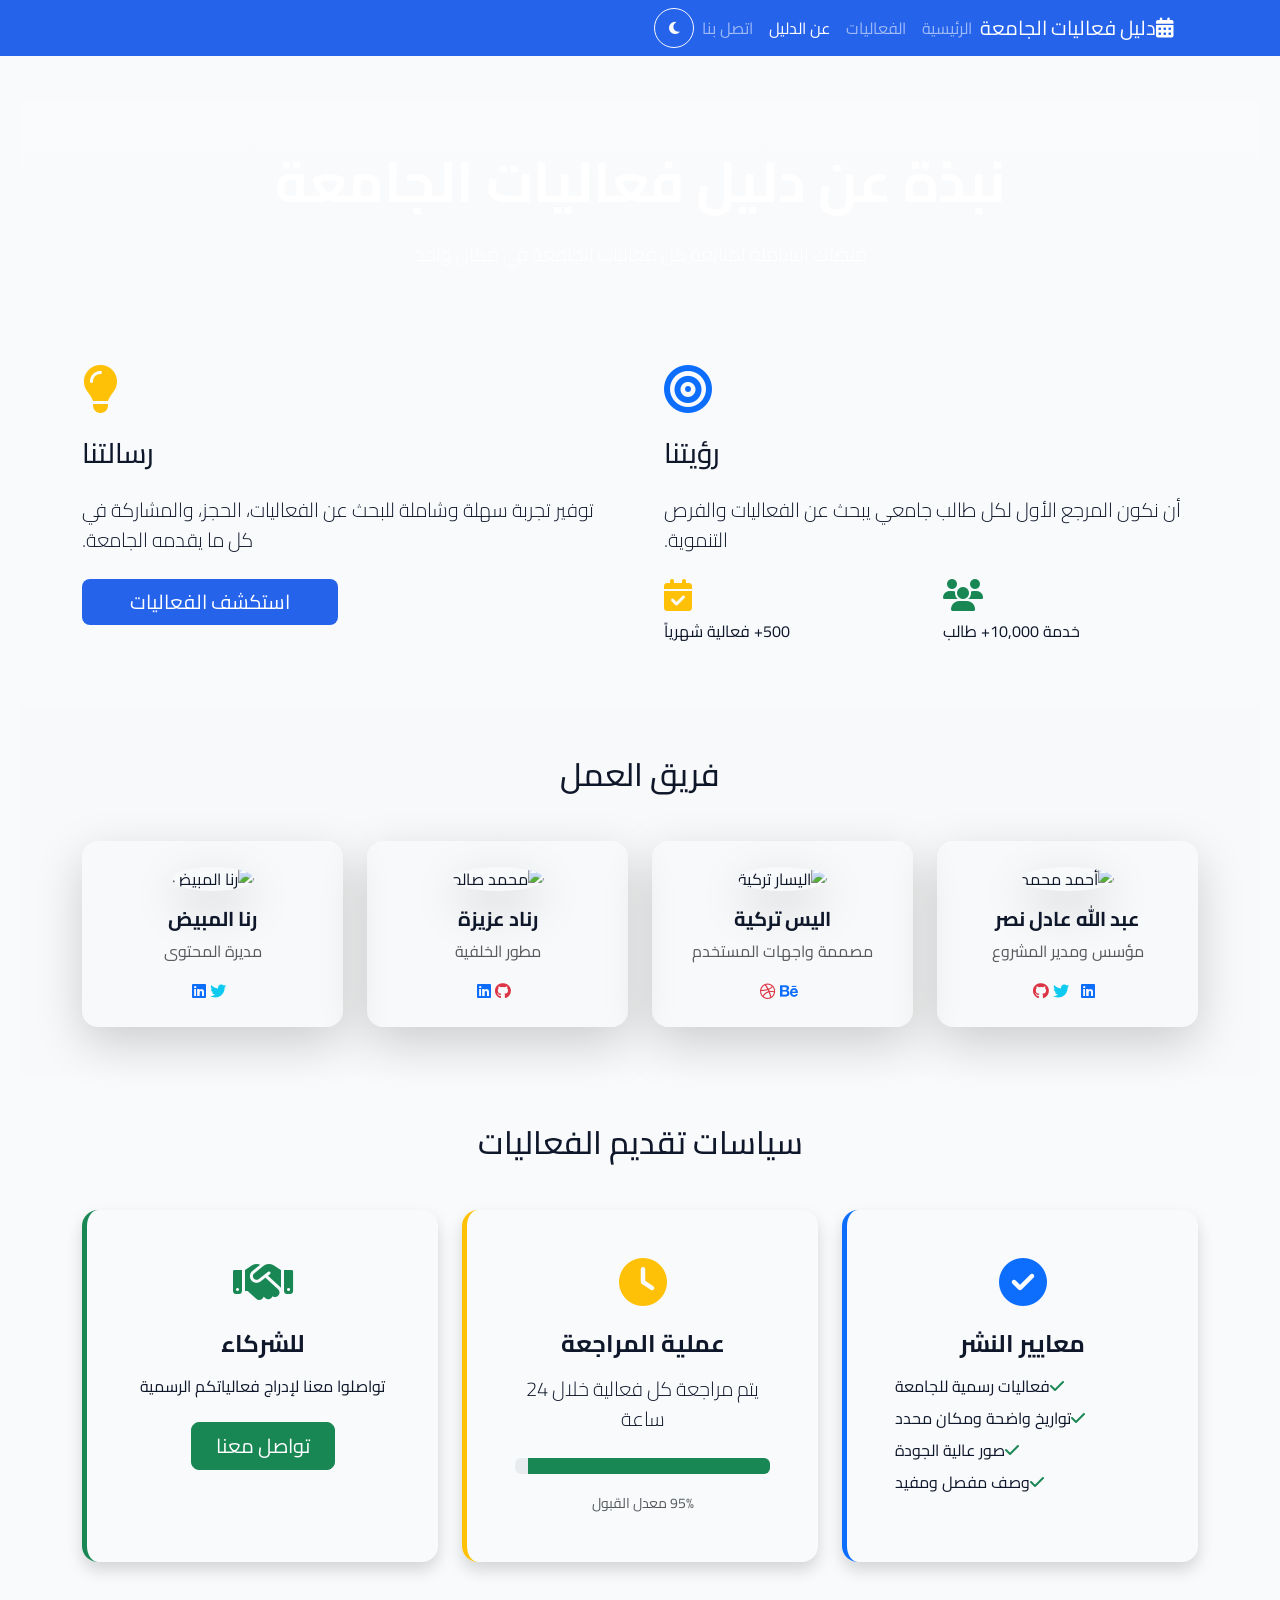
==== about.html @ b82fd281 "Add files via upload" ====
<!DOCTYPE html>
<html lang="ar" dir="rtl">
<head>
    <meta charset="UTF-8">
    <meta name="viewport" content="width=device-width, initial-scale=1.0">
    <title>عن الدليل - دليل فعاليات الجامعة</title>
    <!-- Bootstrap CSS + Google Fonts + Font Awesome + Custom CSS (نفس index.html) -->
    <link href="https://cdn.jsdelivr.net/npm/bootstrap@5.3.2/dist/css/bootstrap.min.css" rel="stylesheet">
    <link href="https://fonts.googleapis.com/css2?family=Cairo:wght@300;400;600;700&display=swap" rel="stylesheet">
    <link rel="stylesheet" href="https://cdnjs.cloudflare.com/ajax/libs/font-awesome/6.4.0/css/all.min.css">
    <link rel="stylesheet" href="assets/css/styles.css">
</head>
<body>
    <!-- Header/Navbar (نفس index.html) -->
    <header>
        <nav class="navbar navbar-expand-lg navbar-dark fixed-top">
            <div class="container">
                <a class="navbar-brand" href="index.html">
                    <i class="fas fa-calendar-alt me-2"></i>دليل فعاليات الجامعة
                </a>
                <button class="navbar-toggler" type="button" data-bs-toggle="collapse" data-bs-target="#navbarNav">
                    <span class="navbar-toggler-icon"></span>
                </button>
                <div class="collapse navbar-collapse" id="navbarNav">
                    <ul class="navbar-nav ms-auto">
                        <li class="nav-item"><a class="nav-link" href="index.html">الرئيسية</a></li>
                        <li class="nav-item"><a class="nav-link" href="events.html">الفعاليات</a></li>
                        <li class="nav-item"><a class="nav-link active" href="about.html">عن الدليل</a></li>
                        <li class="nav-item"><a class="nav-link" href="contact.html">اتصل بنا</a></li>
                        <li class="nav-item"><button class="btn btn-outline-light btn-sm ms-2" id="darkModeToggle"><i class="fas fa-moon"></i></button></li>
                    </ul>
                </div>
            </div>
        </nav>
    </header>

    <main class="main-content">
        <!-- Hero Section -->
        <section class="py-5 bg-gradient text-white text-center">
            <div class="container">
                <div class="row align-items-center">
                    <div class="col-lg-8 mx-auto">
                        <h1 class="display-4 fw-bold mb-4">نبذة عن دليل فعاليات الجامعة</h1>
                        <p class="lead mb-0">منصتك الشاملة لمتابعة كل فعاليات الجامعة في مكان واحد</p>
                    </div>
                </div>
            </div>
        </section>

        <!-- Mission & Vision -->
        <section class="py-5">
            <div class="container">
                <div class="row g-5">
                    <div class="col-lg-6">
                        <div class="text-center text-lg-start">
                            <i class="fas fa-bullseye fa-3x text-primary mb-4"></i>
                            <h3 class="section-title mb-4">رؤيتنا</h3>
                            <p class="lead mb-4">أن نكون المرجع الأول لكل طالب جامعي يبحث عن الفعاليات والفرص التنموية.</p>
                            <div class="row text-center text-lg-start">
                                <div class="col-md-6 mb-3">
                                    <i class="fas fa-users fa-2x text-success mb-2"></i>
                                    <div>خدمة 10,000+ طالب</div>
                                </div>
                                <div class="col-md-6 mb-3">
                                    <i class="fas fa-calendar-check fa-2x text-warning mb-2"></i>
                                    <div>500+ فعالية شهرياً</div>
                                </div>
                            </div>
                        </div>
                    </div>
                    <div class="col-lg-6">
                        <div class="text-center text-lg-start">
                            <i class="fas fa-lightbulb fa-3x text-warning mb-4"></i>
                            <h3 class="section-title mb-4">رسالتنا</h3>
                            <p class="lead mb-4">توفير تجربة سهلة وشاملة للبحث عن الفعاليات، الحجز، والمشاركة في كل ما يقدمه الجامعة.</p>
                            <a href="events.html" class="btn btn-primary btn-lg px-5">استكشف الفعاليات</a>
                        </div>
                    </div>
                </div>
            </div>
        </section>

        <!-- Team Section -->
        <section class="py-5 bg-light">
            <div class="container">
                <h2 class="section-title text-center mb-5">فريق العمل</h2>
                <div class="row g-4">
                    <div class="col-lg-3 col-md-6">
                        <div class="team-card text-center p-4 rounded-4 shadow-lg h-100">
                            <div class="team-avatar mb-3 mx-auto">
                                <img src="https://images.unsplash.com/photo-1472099645785-5658abf4ff4e?w=150&h=150&fit=crop&crop=face" 
                                     class="rounded-circle shadow-lg" alt="أحمد محمد">
                            </div>
                            <h5 class="fw-bold mb-2">عبد الله عادل نصر</h5>
                            <p class="text-muted mb-3">مؤسس ومدير المشروع</p>
                            <div class="social-links">
                                <a href="#" class="text-primary me-2"><i class="fab fa-linkedin"></i></a>
                                <a href="#" class="text-info me-2"><i class="fab fa-twitter"></i></a>
                                <a href="#" class="text-danger"><i class="fab fa-github"></i></a>
                            </div>
                        </div>
                    </div>
                    <div class="col-lg-3 col-md-6">
                        <div class="team-card text-center p-4 rounded-4 shadow-lg h-100">
                            <div class="team-avatar mb-3 mx-auto">
                                <img src="https://images.unsplash.com/photo-1438761681033-6461ffad8d80?w=150&h=150&fit=crop&crop=face" 
                                     class="rounded-circle shadow-lg" alt="اليسار تركية">
                            </div>
                            <h5 class="fw-bold mb-2">اليس تركية</h5>
                            <p class="text-muted mb-3">مصممة واجهات المستخدم</p>
                            <div class="social-links">
                                <a href="#" class="text-primary me-2"><i class="fab fa-behance"></i></a>
                                <a href="#" class="text-danger"><i class="fab fa-dribbble"></i></a>
                            </div>
                        </div>
                    </div>
                    <div class="col-lg-3 col-md-6">
                        <div class="team-card text-center p-4 rounded-4 shadow-lg h-100">
                            <div class="team-avatar mb-3 mx-auto">
                                <img src="https://images.unsplash.com/photo-1507003211169-0a1dd7228f2d?w=150&h=150&fit=crop&crop=face" 
                                     class="rounded-circle shadow-lg" alt="محمد صالح">
                            </div>
                            <h5 class="fw-bold mb-2">رناد عزيزة</h5>
                            <p class="text-muted mb-3">مطور الخلفية</p>
                            <div class="social-links">
                                <a href="#" class="text-danger me-2"><i class="fab fa-github"></i></a>
                                <a href="#" class="text-primary"><i class="fab fa-linkedin"></i></a>
                            </div>
                        </div>
                    </div>
                    <div class="col-lg-3 col-md-6">
                        <div class="team-card text-center p-4 rounded-4 shadow-lg h-100">
                            <div class="team-avatar mb-3 mx-auto">
                                <img src="https://images.unsplash.com/photo-1494790108755-2616b612b786?w=150&h=150&fit=crop&crop=face" 
                                     class="rounded-circle shadow-lg" alt="رنا المبيض">
                            </div>
                            <h5 class="fw-bold mb-2">رنا المبيض</h5>
                            <p class="text-muted mb-3">مديرة المحتوى</p>
                            <div class="social-links">
                                <a href="#" class="text-info me-2"><i class="fab fa-twitter"></i></a>
                                <a href="#" class="text-primary"><i class="fab fa-linkedin"></i></a>
                            </div>
                        </div>
                    </div>
                </div>
            </div>
        </section>

        <!-- Policies Section -->
        <section class="py-5">
            <div class="container">
                <h2 class="section-title text-center mb-5">سياسات تقديم الفعاليات</h2>
                <div class="row g-4">
                    <div class="col-lg-4">
                        <div class="policy-card p-5 text-center rounded-4 shadow border-start border-5 border-primary h-100">
                            <i class="fas fa-check-circle fa-3x text-primary mb-4"></i>
                            <h4 class="fw-bold mb-3">معايير النشر</h4>
                            <ul class="list-unstyled text-start">
                                <li class="mb-2"><i class="fas fa-check text-success me-2"></i>فعاليات رسمية للجامعة</li>
                                <li class="mb-2"><i class="fas fa-check text-success me-2"></i>تواريخ واضحة ومكان محدد</li>
                                <li class="mb-2"><i class="fas fa-check text-success me-2"></i>صور عالية الجودة</li>
                                <li><i class="fas fa-check text-success me-2"></i>وصف مفصل ومفيد</li>
                            </ul>
                        </div>
                    </div>
                    <div class="col-lg-4">
                        <div class="policy-card p-5 text-center rounded-4 shadow border-start border-5 border-warning h-100">
                            <i class="fas fa-clock fa-3x text-warning mb-4"></i>
                            <h4 class="fw-bold mb-3">عملية المراجعة</h4>
                            <p class="lead mb-4">يتم مراجعة كل فعالية خلال 24 ساعة</p>
                            <div class="progress mb-3">
                                <div class="progress-bar bg-success" style="width: 95%"></div>
                            </div>
                            <small class="text-muted">95% معدل القبول</small>
                        </div>
                    </div>
                    <div class="col-lg-4">
                        <div class="policy-card p-5 text-center rounded-4 shadow border-start border-5 border-success h-100">
                            <i class="fas fa-handshake fa-3x text-success mb-4"></i>
                            <h4 class="fw-bold mb-3">للشركاء</h4>
                            <p class="mb-4">تواصلوا معنا لإدراج فعالياتكم الرسمية</p>
                            <a href="contact.html" class="btn btn-success btn-lg px-4">تواصل معنا</a>
                        </div>
                    </div>
                </div>
            </div>
        </section>
    </main>

    <!-- Footer (نفس index.html) -->
    <footer class="footer bg-dark text-white py-5">
        <!-- نفس محتوى الفوتر -->
    </footer>

    <!-- Scroll to Top + Scripts -->
    <button class="scroll-top-btn" id="scrollTopBtn"><i class="fas fa-chevron-up"></i></button>
    <script src="https://cdn.jsdelivr.net/npm/bootstrap@5.3.2/dist/js/bootstrap.bundle.min.js"></script>
    <script src="assets/js/main.js"></script>
</body>
</html>
---- assets/css/styles.css ----
/* =========================================
   🌟 Global CSS - Events Project Clean Version
========================================= */

/* 🎯 Variables (Light Mode) */
:root {
    --primary: #2563eb;
    --bg: #f8fafc;
    --card: #ffffff;
    --text: #0f172a;
    --muted: #64748b;
    --border: #e2e8f0;
    --radius: 14px;
    --shadow: 0 10px 25px rgba(0,0,0,0.08);
}

/* 🌙 Dark Mode */
body.dark {
    --bg: #0f172a;
    --card: #1e293b;
    --text: #f1f5f9;
    --muted: #94a3b8;
    --border: #334155;
    --shadow: 0 10px 25px rgba(0,0,0,0.4);
}

/* Reset */
* {
    margin: 0;
    padding: 0;
    box-sizing: border-box;
}

body {
    font-family: "Cairo", sans-serif;
    background: var(--bg);
    color: var(--text);
    transition: 0.3s;
}

/* Navbar */
.navbar {
    background: var(--primary);
}

/* Layout */
.main-content {
    margin-top: 80px;
    padding: 20px;
}

/* Cards */
.card {
    background: var(--card);
    border-radius: var(--radius);
    box-shadow: var(--shadow);
    border: 1px solid var(--border);
    overflow: hidden;
}

/* Event Card */
.event-card img {
    width: 100%;
    height: 180px;
    object-fit: cover;
}

/* Buttons */
.btn-primary {
    background: var(--primary);
    border: none;
}

/* Dark Toggle */
#darkModeToggle {
    border-radius: 50%;
    width: 40px;
    height: 40px;
}

/* Scroll Top */
.scroll-top-btn {
    position: fixed;
    bottom: 20px;
    left: 20px;
    width: 45px;
    height: 45px;
    border-radius: 50%;
    background: var(--primary);
    color: white;
    opacity: 0;
    visibility: hidden;
    transition: 0.3s;
}

.scroll-top-btn.show {
    opacity: 1;
    visibility: visible;
}


/* تبويب معاينة صفحة التفاصيل */
.event-preview-tab {
  animation: slideInUp 0.5s ease-out;
}

.preview-icon {
  border: 2px solid rgba(37, 99, 235, 0.2);
  transition: all 0.3s ease;
}

.preview-icon:hover {
  border-color: var(--primary);
  background: rgba(37, 99, 235, 0.1);
  transform: scale(1.05);
}

@keyframes slideInUp {
  from {
    opacity: 0;
    transform: translateY(20px);
  }
  to {
    opacity: 1;
    transform: translateY(0);
  }
}

/* تحسينات الفلاتر */
.filter-bar .form-control,
.filter-bar .form-select {
  border-radius: 12px;
  border: 2px solid var(--border);
  transition: all 0.3s ease;
}

.filter-bar .form-control:focus,
.filter-bar .form-select:focus {
  border-color: var(--primary);
  box-shadow: 0 0 0 0.2rem rgba(37, 99, 235, 0.15);
}



.slider-container {
    overflow: hidden;
    width: 100%;
    position: relative;
}

.slider-track {
    display: flex;
    transition: transform 0.4s ease;
}

.slide {
    min-width: 100%;
    box-sizing: border-box;
}

.slide img {
    width: 100%;
    height: 400px;
    object-fit: cover;
    border-radius: 12px;
}
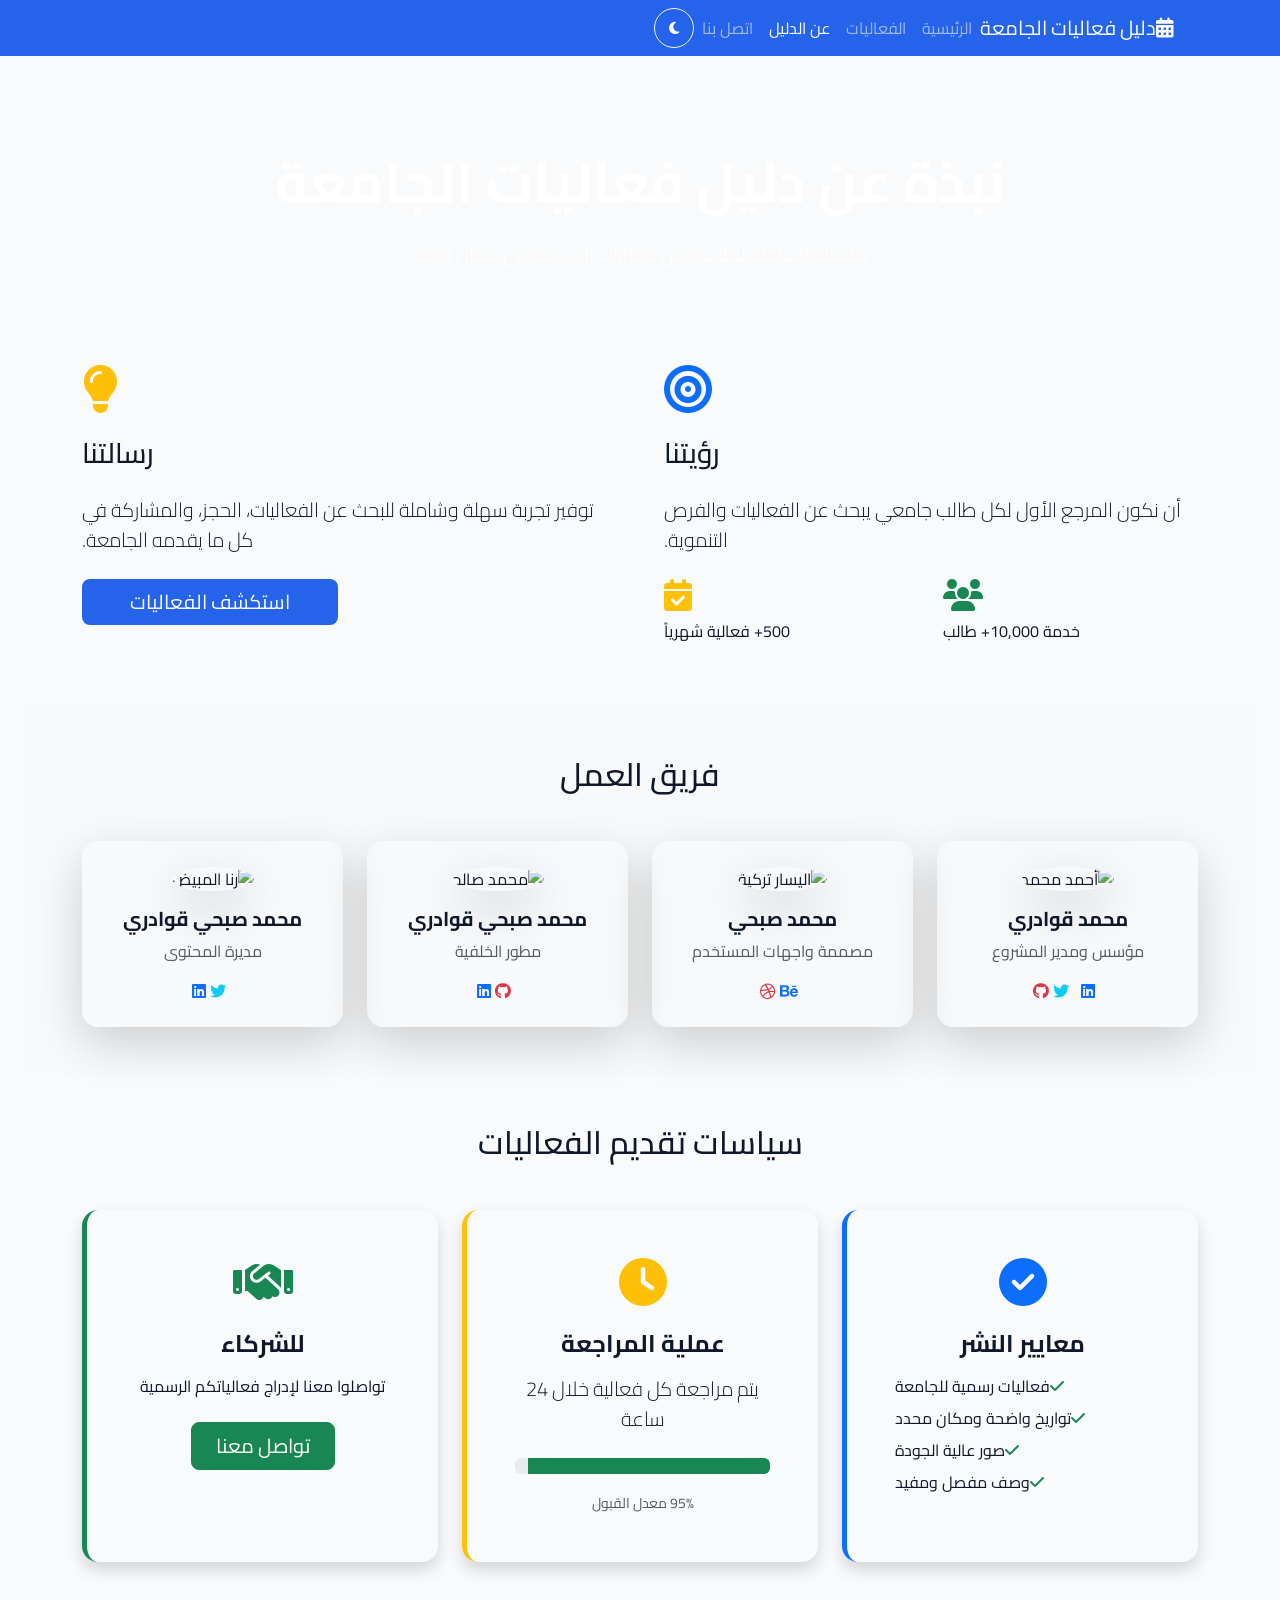
==== commit e18cc7af: "Update about.html" ====
--- a/about.html
+++ b/about.html
@@ -91,7 +91,7 @@
                                 <img src="https://images.unsplash.com/photo-1472099645785-5658abf4ff4e?w=150&h=150&fit=crop&crop=face" 
                                      class="rounded-circle shadow-lg" alt="أحمد محمد">
                             </div>
-                            <h5 class="fw-bold mb-2">عبد الله عادل نصر</h5>
+                            <h5 class="fw-bold mb-2">محمد قوادري</h5>
                             <p class="text-muted mb-3">مؤسس ومدير المشروع</p>
                             <div class="social-links">
                                 <a href="#" class="text-primary me-2"><i class="fab fa-linkedin"></i></a>
@@ -106,7 +106,7 @@
                                 <img src="https://images.unsplash.com/photo-1438761681033-6461ffad8d80?w=150&h=150&fit=crop&crop=face" 
                                      class="rounded-circle shadow-lg" alt="اليسار تركية">
                             </div>
-                            <h5 class="fw-bold mb-2">اليس تركية</h5>
+                            <h5 class="fw-bold mb-2">محمد صبحي</h5>
                             <p class="text-muted mb-3">مصممة واجهات المستخدم</p>
                             <div class="social-links">
                                 <a href="#" class="text-primary me-2"><i class="fab fa-behance"></i></a>
@@ -120,7 +120,7 @@
                                 <img src="https://images.unsplash.com/photo-1507003211169-0a1dd7228f2d?w=150&h=150&fit=crop&crop=face" 
                                      class="rounded-circle shadow-lg" alt="محمد صالح">
                             </div>
-                            <h5 class="fw-bold mb-2">رناد عزيزة</h5>
+                            <h5 class="fw-bold mb-2">محمد صبحي قوادري</h5>
                             <p class="text-muted mb-3">مطور الخلفية</p>
                             <div class="social-links">
                                 <a href="#" class="text-danger me-2"><i class="fab fa-github"></i></a>
@@ -134,7 +134,7 @@
                                 <img src="https://images.unsplash.com/photo-1494790108755-2616b612b786?w=150&h=150&fit=crop&crop=face" 
                                      class="rounded-circle shadow-lg" alt="رنا المبيض">
                             </div>
-                            <h5 class="fw-bold mb-2">رنا المبيض</h5>
+                            <h5 class="fw-bold mb-2">محمد صبحي قوادري</h5>
                             <p class="text-muted mb-3">مديرة المحتوى</p>
                             <div class="social-links">
                                 <a href="#" class="text-info me-2"><i class="fab fa-twitter"></i></a>
@@ -197,4 +197,4 @@
     <script src="https://cdn.jsdelivr.net/npm/bootstrap@5.3.2/dist/js/bootstrap.bundle.min.js"></script>
     <script src="assets/js/main.js"></script>
 </body>
-</html>+</html>
